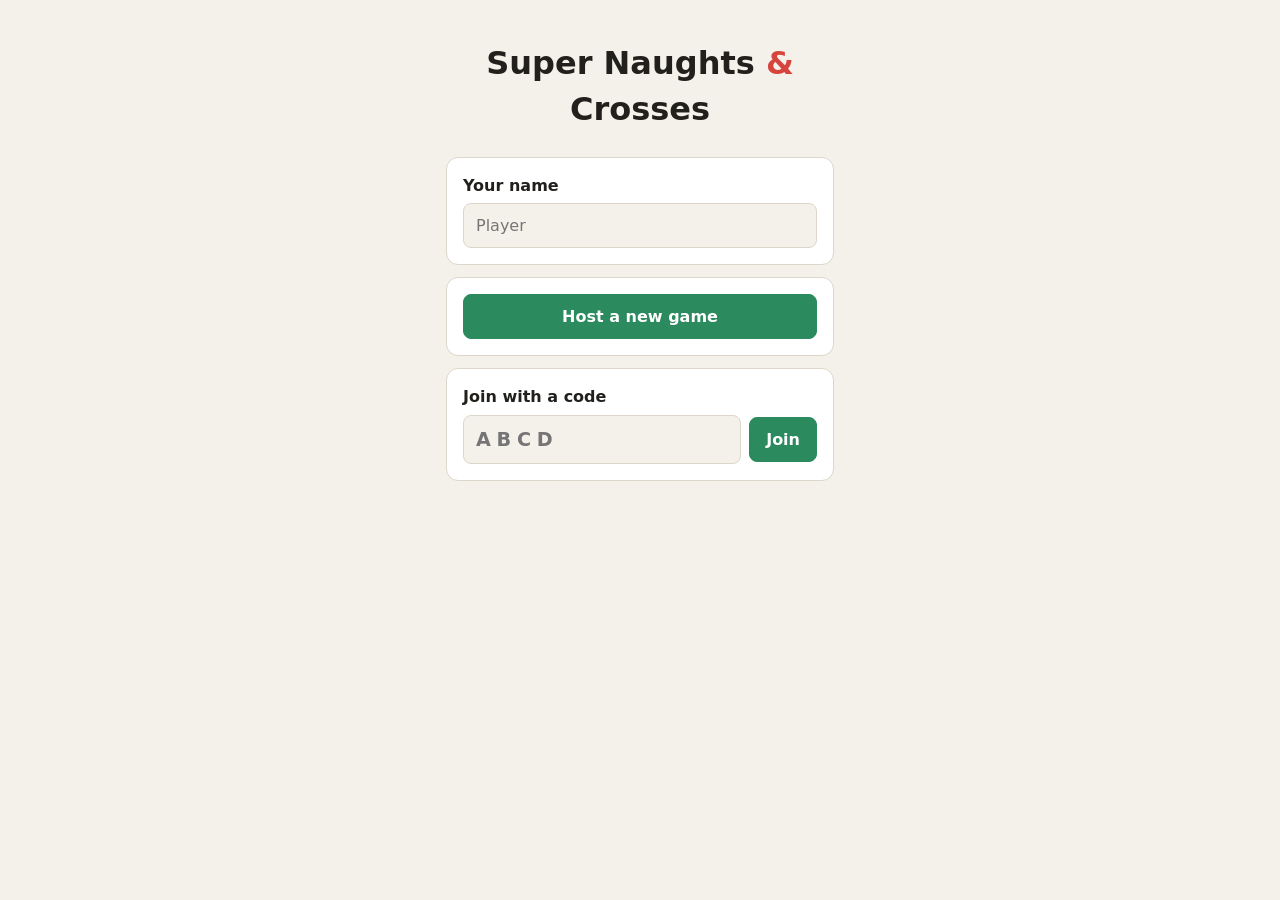
==== index.html @ 88b6d4fd "Super Naughts & Crosses: initial version Online two-player naughts and crosses with tiebreakers and " ====
<!doctype html>
<html lang="en">
<head>
  <meta charset="utf-8">
  <meta name="viewport" content="width=device-width, initial-scale=1">
  <title>Super Naughts &amp; Crosses</title>
  <link rel="stylesheet" href="style.css">
</head>
<body>
  <div id="home" class="screen" hidden>
    <h1>Super Naughts <span>&amp;</span> Crosses</h1>

    <div id="resume" class="card" hidden>
      <p>You have a game in progress: <b id="resume-code"></b></p>
      <div class="row">
        <button id="resume-btn" class="primary">Resume</button>
        <button id="discard-btn">Forget it</button>
      </div>
    </div>

    <div class="card">
      <label for="name">Your name</label>
      <input id="name" maxlength="20" placeholder="Player" autocomplete="nickname">
    </div>

    <div class="card">
      <button id="host-btn" class="primary wide">Host a new game</button>
    </div>

    <div class="card">
      <form id="join-form">
        <label for="join-code">Join with a code</label>
        <div class="row">
          <input id="join-code" maxlength="4" placeholder="ABCD" autocapitalize="characters" autocomplete="off" spellcheck="false">
          <button class="primary">Join</button>
        </div>
      </form>
    </div>
  </div>

  <div id="game" class="screen" hidden>
    <header>
      <button id="code-btn" class="code" title="Copy invite link"></button>
      <span id="status" class="pill"></span>
      <button id="reconnect-btn" hidden>Reconnect</button>
      <button id="leave-btn" class="ghost">Leave</button>
    </header>

    <div id="scores" class="scores"></div>

    <div class="layout">
      <main id="panel" class="card"></main>
      <aside>
        <section class="card">
          <h3>Rules</h3>
          <ol id="rules"></ol>
        </section>
        <section class="card chat">
          <h3>Chat</h3>
          <div id="chat-log"></div>
          <form id="chat-form" class="row">
            <input id="chat-input" maxlength="200" placeholder="Say something…" autocomplete="off">
            <button>Send</button>
          </form>
        </section>
        <button id="rematch-btn" class="wide" hidden>Rematch</button>
      </aside>
    </div>
  </div>

  <div id="toast" hidden></div>

  <script src="vendor/peerjs.min.js"></script> <!-- PeerJS 1.5.4, MIT -->
  <script src="game.js"></script>
  <script src="app.js"></script>
</body>
</html>
---- style.css ----
:root {
  --bg: #f4f1ea;
  --card: #ffffff;
  --text: #22201c;
  --muted: #77716a;
  --line: #ddd6cb;
  --x: #d6453d;
  --o: #2f6fd6;
  --accent: #2b8a5e;
  --warn: #c88a12;
  --bad: #c43d3d;
  --win: #fff1b8;
}

@media (prefers-color-scheme: dark) {
  :root {
    --bg: #17181b;
    --card: #222429;
    --text: #ecebe8;
    --muted: #9a978f;
    --line: #383a40;
    --x: #ff6b61;
    --o: #6ea2ff;
    --accent: #3fb47f;
    --win: #4b4220;
  }
}

* { box-sizing: border-box; }

body {
  margin: 0;
  background: var(--bg);
  color: var(--text);
  font: 16px/1.45 system-ui, -apple-system, "Segoe UI", sans-serif;
}

.screen {
  max-width: 960px;
  margin: 0 auto;
  padding: 16px;
}

#home { max-width: 420px; }

h1 {
  text-align: center;
  font-size: 2rem;
  margin: 24px 0;
}
h1 span { color: var(--x); }
h2 { font-size: 1.25rem; margin: 12px 0 8px; }
h3 { margin: 0 0 8px; font-size: 1rem; color: var(--muted); }

.card {
  background: var(--card);
  border: 1px solid var(--line);
  border-radius: 12px;
  padding: 16px;
  margin-bottom: 12px;
}

label { display: block; font-weight: 600; margin-bottom: 6px; }

input, textarea {
  width: 100%;
  font: inherit;
  padding: 10px 12px;
  border-radius: 8px;
  border: 1px solid var(--line);
  background: var(--bg);
  color: var(--text);
}
#join-code {
  text-transform: uppercase;
  letter-spacing: 0.3em;
  font-weight: 700;
  font-size: 1.2rem;
}

button {
  font: inherit;
  padding: 10px 16px;
  border-radius: 8px;
  border: 1px solid var(--line);
  background: var(--card);
  color: var(--text);
  cursor: pointer;
}
button:hover:not(:disabled) { border-color: var(--muted); }
button:disabled { cursor: default; opacity: 0.6; }
button.primary { background: var(--accent); border-color: var(--accent); color: #fff; font-weight: 600; }
button.ghost { background: transparent; }
button.wide { width: 100%; }

.row { display: flex; gap: 8px; align-items: center; }
.row input { flex: 1; min-width: 0; }

.hint { color: var(--muted); font-size: 0.9rem; }

/* ---- Game header and scores ---- */

header {
  display: flex;
  flex-wrap: wrap;
  gap: 8px;
  align-items: center;
  margin-bottom: 12px;
}
.code { font-weight: 700; letter-spacing: 0.2em; }
#leave-btn { margin-left: auto; }

.pill {
  padding: 4px 10px;
  border-radius: 999px;
  font-size: 0.85rem;
  color: #fff;
}
.pill.ok { background: var(--accent); }
.pill.warn { background: var(--warn); }
.pill.bad { background: var(--bad); }

.scores {
  display: flex;
  align-items: center;
  gap: 8px;
  margin-bottom: 12px;
}
.player {
  flex: 1;
  display: flex;
  align-items: center;
  gap: 10px;
  background: var(--card);
  border: 2px solid var(--line);
  border-radius: 12px;
  padding: 8px 12px;
  min-width: 0;
}
.player.active.host { border-color: var(--x); }
.player.active.guest { border-color: var(--o); }
.player .mark { font-weight: 800; font-size: 1.4rem; }
.player.host .mark { color: var(--x); }
.player.guest .mark { color: var(--o); }
.player .pname { flex: 1; overflow: hidden; text-overflow: ellipsis; white-space: nowrap; }
.player small { color: var(--muted); }
.player .score { font-weight: 800; font-size: 1.4rem; }
.round { color: var(--muted); font-size: 0.85rem; white-space: nowrap; }

/* ---- Layout ---- */

.layout {
  display: grid;
  grid-template-columns: 1fr 300px;
  gap: 12px;
  align-items: start;
}
@media (max-width: 720px) {
  .layout { grid-template-columns: 1fr; }
}

#panel { text-align: center; min-height: 360px; }
#panel form { text-align: left; max-width: 420px; margin: 16px auto 0; }
#panel form .row { margin-top: 8px; }

/* ---- Board ---- */

.board {
  display: grid;
  grid-template-columns: repeat(3, 1fr);
  gap: 6px;
  width: min(100%, 360px);
  margin: 12px auto;
  background: var(--line);
  border-radius: 10px;
  padding: 6px;
}
.board.small { width: 150px; gap: 3px; padding: 3px; }
.cell {
  aspect-ratio: 1;
  padding: 0;
  border: none;
  border-radius: 6px;
  background: var(--card);
  font-size: clamp(2rem, 12vw, 4rem);
  font-weight: 800;
  display: flex;
  align-items: center;
  justify-content: center;
}
.board.small .cell { font-size: 1.6rem; border-radius: 3px; }
.cell:disabled { opacity: 1; }
.cell:not(:disabled):hover { background: var(--bg); }
.cell.win { background: var(--win); }
.cell .host { color: var(--x); }
.cell .guest { color: var(--o); }

.turn { font-size: 1.1rem; }
.turn.mine { font-weight: 700; }
.flip { margin: 0; }

/* ---- Tiebreakers ---- */

.choices {
  display: flex;
  flex-wrap: wrap;
  gap: 8px;
  justify-content: center;
  margin: 12px 0;
}
.choices button { min-width: 56px; font-size: 1.05rem; }

.duel-history {
  text-align: left;
  max-width: 460px;
  margin: 8px auto;
  padding-left: 24px;
  font-size: 0.95rem;
}
.duel-history li { margin-bottom: 4px; }
.dname { font-weight: 700; margin-right: 4px; }

/* ---- Lobby / messages ---- */

.lobby { padding: 24px 0; }
.code-big {
  font-size: 3rem;
  font-weight: 800;
  letter-spacing: 0.3em;
  margin: 8px 0 16px;
}
.big-msg { font-size: 1.2rem; }

/* ---- Sidebar ---- */

#rules { margin: 0; padding-left: 20px; }
#rules li { margin-bottom: 6px; }
#rules li.empty { list-style: none; margin-left: -20px; color: var(--muted); }
#rules small { color: var(--muted); }

#chat-log {
  height: 180px;
  overflow-y: auto;
  margin-bottom: 8px;
  font-size: 0.95rem;
}
#chat-log .msg { margin: 0 0 4px; overflow-wrap: anywhere; }
#chat-log .msg.host b { color: var(--x); }
#chat-log .msg.guest b { color: var(--o); }

#toast {
  position: fixed;
  left: 50%;
  bottom: 24px;
  transform: translateX(-50%);
  background: var(--text);
  color: var(--bg);
  padding: 10px 16px;
  border-radius: 8px;
  max-width: calc(100% - 32px);
}

[hidden] { display: none !important; }
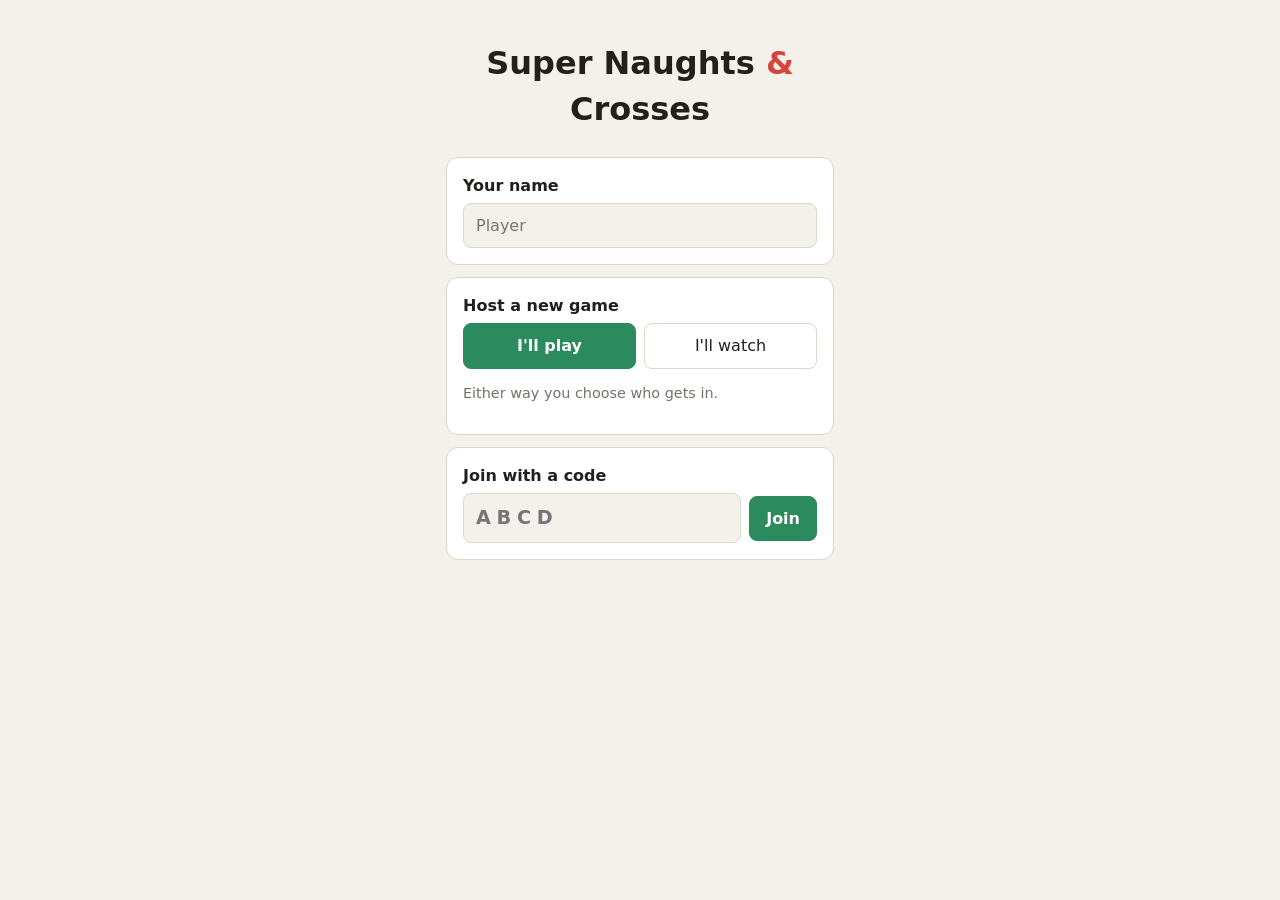
==== commit 49610e6c: "Add spectator hosts, join approval, and Mad Libs sentence file - Whoever starts a room can play or j" ====
--- a/index.html
+++ b/index.html
@@ -24,7 +24,12 @@
     </div>
 
     <div class="card">
-      <button id="host-btn" class="primary wide">Host a new game</button>
+      <label>Host a new game</label>
+      <div class="row">
+        <button id="host-play-btn" class="primary grow">I'll play</button>
+        <button id="host-watch-btn" class="grow">I'll watch</button>
+      </div>
+      <p class="hint">Either way you choose who gets in.</p>
     </div>
 
     <div class="card">
@@ -46,7 +51,9 @@
       <button id="leave-btn" class="ghost">Leave</button>
     </header>
 
+    <div id="requests"></div>
     <div id="scores" class="scores"></div>
+    <p id="watchers" class="hint"></p>
 
     <div class="layout">
       <main id="panel" class="card"></main>
--- a/style.css
+++ b/style.css
@@ -137,15 +137,33 @@
   padding: 8px 12px;
   min-width: 0;
 }
-.player.active.host { border-color: var(--x); }
-.player.active.guest { border-color: var(--o); }
+.player.active.x { border-color: var(--x); }
+.player.active.o { border-color: var(--o); }
 .player .mark { font-weight: 800; font-size: 1.4rem; }
-.player.host .mark { color: var(--x); }
-.player.guest .mark { color: var(--o); }
+.player.x .mark { color: var(--x); }
+.player.o .mark { color: var(--o); }
 .player .pname { flex: 1; overflow: hidden; text-overflow: ellipsis; white-space: nowrap; }
 .player small { color: var(--muted); }
 .player .score { font-weight: 800; font-size: 1.4rem; }
 .round { color: var(--muted); font-size: 0.85rem; white-space: nowrap; }
+#watchers { margin: -4px 0 12px; }
+#watchers:empty { display: none; }
+
+/* Join requests, shown to whoever started the room */
+.request {
+  display: flex;
+  flex-wrap: wrap;
+  gap: 8px;
+  align-items: center;
+  background: var(--card);
+  border: 2px solid var(--warn);
+  border-radius: 12px;
+  padding: 8px 12px;
+  margin-bottom: 8px;
+}
+.request .rname { flex: 1; min-width: 140px; overflow-wrap: anywhere; }
+.seat-note { margin: 0 0 12px; }
+button.grow { flex: 1; }
 
 /* ---- Layout ---- */
 
@@ -192,12 +210,13 @@
 .cell:disabled { opacity: 1; }
 .cell:not(:disabled):hover { background: var(--bg); }
 .cell.win { background: var(--win); }
-.cell .host { color: var(--x); }
-.cell .guest { color: var(--o); }
+.cell .x { color: var(--x); }
+.cell .o { color: var(--o); }
 
 .turn { font-size: 1.1rem; }
 .turn.mine { font-weight: 700; }
 .flip { margin: 0; }
+.test-btn { font-size: 0.8rem; opacity: 0.6; }
 
 /* ---- Tiebreakers ---- */
 
@@ -209,6 +228,181 @@
   margin: 12px 0;
 }
 .choices button { min-width: 56px; font-size: 1.05rem; }
+
+/* The arena that replaces the board during a bonus game. --d is when the
+   reveal happens (after the countdown, for games that have one). */
+.arena {
+  display: grid;
+  grid-template-rows: 1fr auto 1fr;
+  gap: 6px;
+  width: min(100%, 400px);
+  min-height: 360px;
+  margin: 12px auto;
+  background: var(--line);
+  border-radius: 10px;
+  padding: 6px;
+}
+.arena-madlibs { width: min(100%, 560px); grid-template-rows: auto auto 1fr; }
+.arena > div {
+  display: flex;
+  flex-direction: column;
+  align-items: center;
+  justify-content: center;
+  gap: 8px;
+  padding: 10px;
+  border-radius: 6px;
+  background: var(--card);
+}
+.arena .centre { background: var(--bg); min-height: 64px; font-size: 1.1rem; }
+.arena .who { font-size: 0.85rem; font-weight: 700; color: var(--muted); }
+.arena .side.x .who { color: var(--x); }
+.arena .side.o .who { color: var(--o); }
+.arena b.x { color: var(--x); }
+.arena b.o { color: var(--o); }
+.arena .choices { margin: 0; }
+.big { font-size: 3.5rem; line-height: 1.1; }
+.choices .emoji-btn { font-size: 2.6rem; padding: 6px 14px; line-height: 1.2; }
+.right { color: var(--accent); font-weight: 700; }
+.wrong { color: var(--bad); font-weight: 700; }
+.you-win { color: var(--accent); font-size: 1.3rem; }
+.draw-text { color: var(--warn); font-size: 1.8rem; line-height: 1.2; }
+.draw-why { font-weight: 600; }
+.draw-box { padding: 8px 16px; border-radius: 8px; background: color-mix(in srgb, var(--warn) 18%, transparent); }
+.ready { color: var(--accent); font-weight: 600; }
+.waiting .dots::after { content: ''; animation: dots 1.2s steps(4) infinite; }
+@keyframes dots {
+  0% { content: ''; } 25% { content: '.'; } 50% { content: '..'; } 75% { content: '...'; }
+}
+
+/* Reveal: .early shows until --d, .late fades in at --d, .later a bit after
+   (once the coins have landed). Both sit in the same spot inside .stack. */
+.stack { display: grid; place-items: center; }
+.stack > * { grid-area: 1 / 1; display: flex; flex-direction: column; align-items: center; gap: 4px; }
+.early { animation: vanish 0.2s var(--d) both; }
+.late { animation: appear 0.3s var(--d) both; }
+.later { animation: appear 0.3s calc(var(--d) + 1.1s) both; }
+@keyframes vanish { to { opacity: 0; visibility: hidden; } }
+@keyframes appear { from { opacity: 0; transform: scale(0.8); } to { opacity: 1; transform: none; } }
+
+.count { position: relative; width: 3rem; height: 2.6rem; }
+.count span {
+  position: absolute;
+  inset: 0;
+  font-size: 2.2rem;
+  font-weight: 800;
+  line-height: 2.6rem;
+  opacity: 0;
+  animation: tick 0.5s both;
+}
+.count span:nth-child(2) { animation-delay: 0.5s; }
+.count span:nth-child(3) { animation-delay: 1s; }
+@keyframes tick {
+  0% { opacity: 0; transform: scale(1.8); }
+  20% { opacity: 1; transform: scale(1); }
+  80% { opacity: 1; }
+  100% { opacity: 0; }
+}
+
+/* Coin flip */
+.coin { position: relative; width: 72px; height: 72px; transform-style: preserve-3d; }
+.coin .face {
+  position: absolute;
+  inset: 0;
+  display: flex;
+  align-items: center;
+  justify-content: center;
+  border-radius: 50%;
+  border: 4px solid #c8961d;
+  background: #e8bd45;
+  color: #6b4c00;
+  font-size: 1.8rem;
+  font-weight: 800;
+  backface-visibility: hidden;
+}
+.coin .tails { transform: rotateY(180deg); }
+.coin.flip-heads { animation: flip-heads 1s var(--d) ease-out both; }
+.coin.flip-tails { animation: flip-tails 1s var(--d) ease-out both; }
+@keyframes flip-heads {
+  0% { transform: translateY(0) rotateY(0); }
+  50% { transform: translateY(-40px) rotateY(900deg); }
+  100% { transform: translateY(0) rotateY(1800deg); }
+}
+@keyframes flip-tails {
+  0% { transform: translateY(0) rotateY(0); }
+  50% { transform: translateY(-40px) rotateY(990deg); }
+  100% { transform: translateY(0) rotateY(1980deg); }
+}
+
+/* Grab a Card */
+.cardrow { display: flex; gap: 12px; }
+.pcard {
+  position: relative;
+  width: 58px;
+  height: 84px;
+  padding: 0;
+  border: 2px solid var(--line);
+  border-radius: 8px;
+}
+.pcard:disabled { opacity: 1; }
+.pcard.back { background: repeating-linear-gradient(45deg, #6b6760, #6b6760 6px, #85817a 6px, #85817a 12px); }
+.pcard.back:not(:disabled):hover { transform: translateY(-6px); }
+.pcard.red, .pcard.blue { animation: card-flip 0.4s both; }
+.pcard.red { background: var(--x); }
+.pcard.blue { background: var(--o); }
+.pcard.grabbed { border-color: var(--warn); box-shadow: 0 0 0 3px var(--warn); }
+.grab-tag {
+  position: absolute;
+  left: 50%;
+  bottom: -10px;
+  transform: translateX(-50%);
+  padding: 0 6px;
+  border-radius: 999px;
+  background: var(--warn);
+  color: #fff;
+  font-size: 0.7rem;
+  white-space: nowrap;
+}
+@keyframes card-flip { from { transform: scaleX(0); } to { transform: none; } }
+
+/* Higher or Lower */
+.die { font-size: 4.5rem; line-height: 1; }
+.die.rolling { animation: roll 0.8s ease-out; }
+.hidden-die {
+  display: inline-flex;
+  align-items: center;
+  justify-content: center;
+  width: 60px;
+  height: 60px;
+  border: 3px dashed var(--muted);
+  border-radius: 10px;
+  color: var(--muted);
+  font-size: 2rem;
+}
+@keyframes roll {
+  0% { transform: rotate(0) scale(0.5); }
+  60% { transform: rotate(600deg) scale(1.15); }
+  100% { transform: rotate(720deg) scale(1); }
+}
+
+/* Mad Libs */
+.sentence { margin: 0; font-size: 1.1rem; font-weight: 600; }
+.choices.words { gap: 6px; }
+.choices.words button { min-width: 0; padding: 6px 10px; font-size: 0.95rem; }
+.choices.words button.chosen, .sentence-btn.chosen { border-color: var(--accent); box-shadow: 0 0 0 2px var(--accent); }
+.sentence-btn {
+  display: block;
+  width: 100%;
+  padding: 10px 12px;
+  border: 1px solid var(--line);
+  border-radius: 8px;
+  background: var(--bg);
+  text-align: left;
+}
+.sentence-btn .tag { display: block; font-size: 0.8rem; font-weight: 700; color: var(--muted); }
+
+@media (prefers-reduced-motion: reduce) {
+  .coin.flip-heads, .coin.flip-tails, .die, .pcard.red, .pcard.blue { animation-duration: 0.01s; }
+}
 
 .duel-history {
   text-align: left;
@@ -245,8 +439,9 @@
   font-size: 0.95rem;
 }
 #chat-log .msg { margin: 0 0 4px; overflow-wrap: anywhere; }
-#chat-log .msg.host b { color: var(--x); }
-#chat-log .msg.guest b { color: var(--o); }
+#chat-log .msg.x b { color: var(--x); }
+#chat-log .msg.o b { color: var(--o); }
+#chat-log .msg.sys { color: var(--muted); font-style: italic; }
 
 #toast {
   position: fixed;
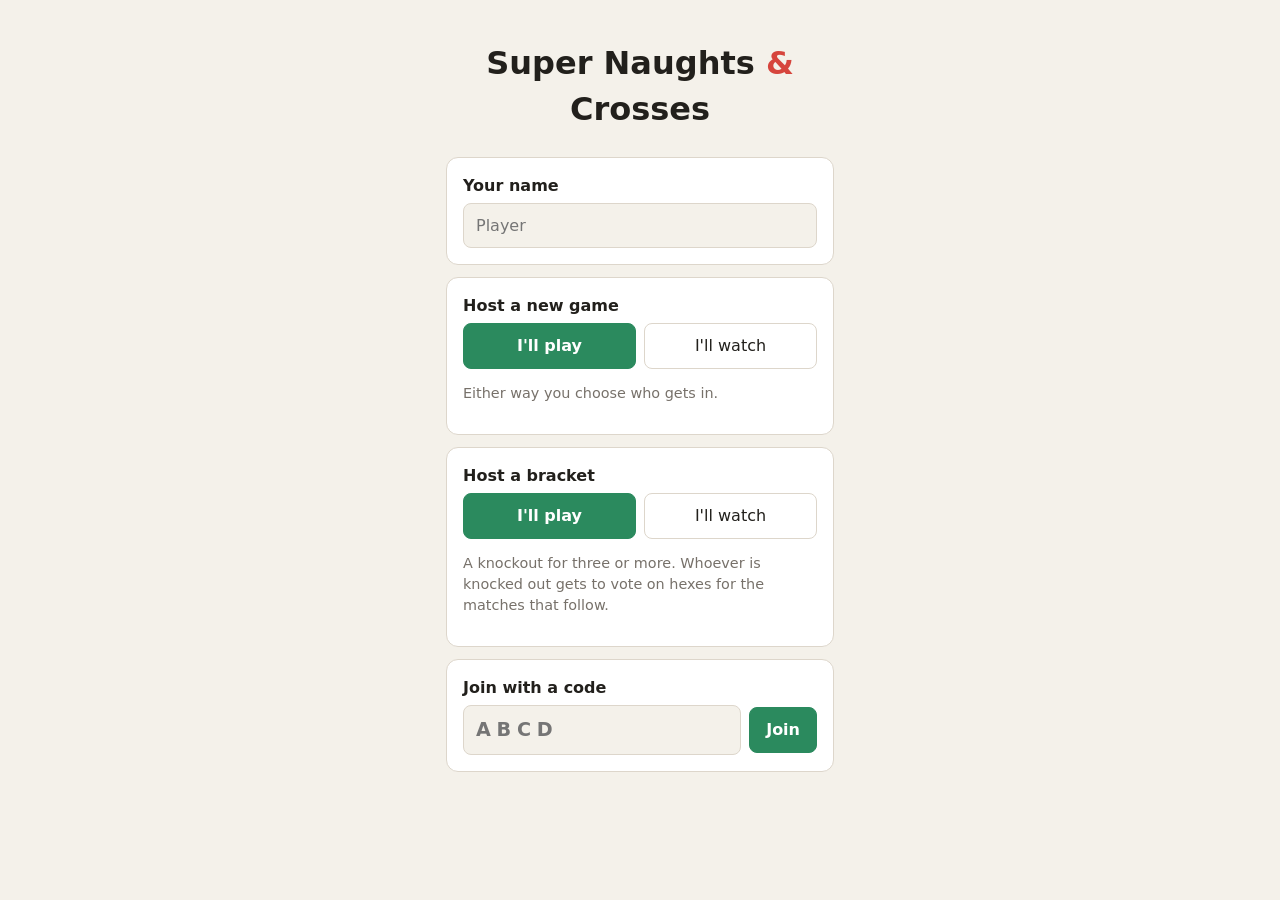
==== commit 3609dcf9: "Add bracket mode with hexes voted by the knocked-out; wildcards wait up to 24 turns A room can now b" ====
--- a/index.html
+++ b/index.html
@@ -33,6 +33,15 @@
     </div>
 
     <div class="card">
+      <label>Host a bracket</label>
+      <div class="row">
+        <button id="bracket-play-btn" class="primary grow">I'll play</button>
+        <button id="bracket-watch-btn" class="grow">I'll watch</button>
+      </div>
+      <p class="hint">A knockout for three or more. Whoever is knocked out gets to vote on hexes for the matches that follow.</p>
+    </div>
+
+    <div class="card">
       <form id="join-form">
         <label for="join-code">Join with a code</label>
         <div class="row">
@@ -54,10 +63,15 @@
     <div id="requests"></div>
     <div id="scores" class="scores"></div>
     <p id="watchers" class="hint"></p>
+    <div id="turn-order" class="turn-order"></div>
 
     <div class="layout">
       <main id="panel" class="card"></main>
       <aside>
+        <section id="bracket-card" class="card" hidden>
+          <h3>Bracket</h3>
+          <div id="bracket"></div>
+        </section>
         <section class="card">
           <h3>Rules</h3>
           <ol id="rules"></ol>
@@ -76,6 +90,7 @@
   </div>
 
   <div id="toast" hidden></div>
+  <div id="banner" hidden></div>
 
   <script src="vendor/peerjs.min.js"></script> <!-- PeerJS 1.5.4, MIT -->
   <script src="game.js"></script>
--- a/style.css
+++ b/style.css
@@ -183,35 +183,195 @@
 
 /* ---- Board ---- */
 
+/* --n is the number of columns drawn; the grid template is set inline. */
 .board {
   display: grid;
-  grid-template-columns: repeat(3, 1fr);
   gap: 6px;
-  width: min(100%, 360px);
+  width: min(100%, calc(var(--n) * 116px));
   margin: 12px auto;
-  background: var(--line);
-  border-radius: 10px;
-  padding: 6px;
-}
-.board.small { width: 150px; gap: 3px; padding: 3px; }
+  container-type: inline-size;
+}
+.board.edged { width: min(100%, calc(var(--n) * 100px + 4.4rem)); }
+.board.small { width: min(100%, calc(var(--n) * 46px)); gap: 3px; }
 .cell {
   aspect-ratio: 1;
+  min-width: 0;
   padding: 0;
-  border: none;
-  border-radius: 6px;
+  border: 3px solid var(--line);
+  border-radius: 8px;
   background: var(--card);
-  font-size: clamp(2rem, 12vw, 4rem);
+  font-size: calc(55cqw / var(--n));
   font-weight: 800;
   display: flex;
   align-items: center;
   justify-content: center;
 }
-.board.small .cell { font-size: 1.6rem; border-radius: 3px; }
+.cell.play { border-color: color-mix(in srgb, var(--muted) 50%, var(--line)); }
+.board.small .cell { border-width: 2px; border-radius: 4px; }
 .cell:disabled { opacity: 1; }
 .cell:not(:disabled):hover { background: var(--bg); }
 .cell.win { background: var(--win); }
 .cell .x { color: var(--x); }
 .cell .o { color: var(--o); }
+/* Off the grid: empty space, unless a tile was pushed there or a wildcard sits there. */
+.cell.off { background: transparent; border: 2px dashed color-mix(in srgb, var(--muted) 45%, transparent); }
+span.cell.off { border-color: transparent; }
+.cell.off > span:not(.star) { opacity: 0.55; }
+button.cell.off:not(:disabled):hover { border-color: var(--muted); }
+/* A gap left by a deleted row or column. */
+.cell.gap {
+  background: repeating-linear-gradient(45deg, transparent 0 6px, var(--line) 6px 9px);
+  border-color: transparent;
+}
+.cell.wild { background: color-mix(in srgb, #9b59d0 18%, var(--card)); border-color: #9b59d0; }
+.cell.wild .star { color: #9b59d0; }
+/* A wildcard still waiting: a faded star with the turns left on it. */
+.cell.waiting .star { opacity: 0.45; }
+.cell .wait {
+  position: absolute;
+  inset: 0;
+  display: flex;
+  align-items: center;
+  justify-content: center;
+  padding-top: 0.12em;
+  font-size: 0.45em;
+  font-weight: 900;
+  color: #fff;
+  text-shadow: 0 0 3px #4a1f73, 0 0 3px #4a1f73;
+}
+/* A wildcard used up in the winning line, shown until the next round. */
+.cell.spent .star { color: #9b59d0; opacity: 0.4; text-decoration: line-through; }
+.cell.spent.win { background: var(--win); }
+.cell.cursed { box-shadow: inset 0 0 0 3px #555; }
+.cell.cursed::after { content: '💀'; position: absolute; font-size: 0.8rem; opacity: 0.5; transform: translate(150%, -150%); }
+.cell { position: relative; }
+.edge-btn {
+  padding: 0;
+  min-width: 0;
+  align-self: stretch;
+  justify-self: stretch;
+  min-height: 2.2rem;
+  font-size: 1rem;
+  font-weight: 700;
+  color: var(--accent);
+}
+/* Where a row or column would go, while hovering its ＋. */
+.cell.preview, span.cell.off.preview {
+  border: 2px dashed var(--accent);
+  background: color-mix(in srgb, var(--accent) 18%, transparent);
+}
+.picker { margin: 8px 0; }
+.picker .board { width: min(100%, calc(var(--n) * 64px)); }
+.picker .board.edged { width: min(100%, calc(var(--n) * 64px + 4.4rem)); }
+.picker button.cell:not(:disabled):hover { border-color: var(--accent); background: color-mix(in srgb, var(--accent) 15%, transparent); }
+.round-rules { list-style: none; padding: 0; margin: 4px 0; color: var(--muted); font-size: 0.9rem; }
+
+/* Turn order along the top */
+.turn-order {
+  display: flex;
+  align-items: center;
+  gap: 4px;
+  overflow-x: auto;
+  padding: 6px 10px;
+  margin-bottom: 12px;
+  background: var(--card);
+  border: 1px solid var(--line);
+  border-radius: 12px;
+  white-space: nowrap;
+}
+.turn-order:empty { display: none; }
+.turn-order .label { font-size: 0.8rem; color: var(--muted); margin-right: 6px; }
+.turn-order .arrow { color: var(--muted); }
+.t {
+  display: inline-flex;
+  align-items: center;
+  justify-content: center;
+  min-width: 28px;
+  height: 28px;
+  padding: 0 5px;
+  border-radius: 6px;
+  border: 2px solid transparent;
+  font-weight: 800;
+}
+.t.x { color: var(--x); }
+.t.o { color: var(--o); }
+.t.past { opacity: 0.4; }
+.t.now { border-color: currentColor; font-size: 1.15rem; }
+.t.skipped { text-decoration: line-through; }
+.t.event { font-size: 0.75rem; color: var(--warn); background: color-mix(in srgb, var(--warn) 15%, transparent); }
+.t.event.rev { color: var(--bad); background: color-mix(in srgb, var(--bad) 15%, transparent); opacity: 1; }
+
+/* Banners: TURN START, REVERSAL, SHIFT… */
+#banner {
+  position: fixed;
+  inset: 0;
+  display: flex;
+  align-items: center;
+  pointer-events: none;
+  z-index: 20;
+}
+#banner span {
+  width: 100%;
+  padding: 18px 8px;
+  text-align: center;
+  font-size: clamp(2rem, 9vw, 4.5rem);
+  font-weight: 900;
+  letter-spacing: 0.08em;
+  color: #fff;
+  background: var(--accent);
+  box-shadow: 0 6px 30px rgb(0 0 0 / 0.35);
+  animation: banner both;
+}
+#banner.x span { background: var(--x); }
+#banner.o span { background: var(--o); }
+#banner.event span { background: var(--warn); }
+#banner.cut span { animation-name: banner-cut; }
+#banner.rev span { background: #111; color: #ff3b3b; animation-name: reversal; }
+@keyframes banner {
+  0% { transform: scaleY(0); opacity: 0; }
+  12% { transform: none; opacity: 1; }
+  85% { opacity: 1; }
+  100% { opacity: 0; }
+}
+@keyframes banner-cut {
+  0% { transform: scaleY(0); }
+  15%, 100% { transform: none; }
+}
+@keyframes reversal {
+  0% { transform: scaleX(-1); }
+  8% { transform: translateX(-12px) skewX(-12deg); }
+  16% { transform: translateX(10px) skewX(10deg); }
+  24% { transform: translateX(-6px); }
+  32%, 85% { transform: none; opacity: 1; }
+  100% { opacity: 0; }
+}
+
+/* Picking a rule */
+.rule-cards {
+  display: grid;
+  grid-template-columns: repeat(auto-fit, minmax(160px, 1fr));
+  gap: 10px;
+  margin: 12px 0;
+}
+.rule-card {
+  display: flex;
+  flex-direction: column;
+  align-items: center;
+  gap: 4px;
+  padding: 14px 10px;
+  border-width: 2px;
+  border-radius: 12px;
+}
+.rule-card:disabled { opacity: 0.8; }
+.rule-card .ricon { font-size: 2rem; line-height: 1.2; }
+.rule-card.chosen { border-color: var(--accent); box-shadow: 0 0 0 2px var(--accent); }
+.cheat {
+  display: inline-block;
+  margin: 4px 0;
+  padding: 6px 12px;
+  border-radius: 8px;
+  background: color-mix(in srgb, #9b59d0 15%, transparent);
+}
 
 .turn { font-size: 1.1rem; }
 .turn.mine { font-weight: 700; }
@@ -425,6 +585,52 @@
 }
 .big-msg { font-size: 1.2rem; }
 
+/* ---- Brackets ---- */
+
+.scores:empty { display: none; }
+.round { text-align: center; }
+button.mini { padding: 2px 8px; font-size: 0.8rem; }
+button.chosen { border-color: var(--accent); box-shadow: 0 0 0 2px var(--accent); }
+.entrants { display: inline-block; text-align: left; margin: 4px 0 12px; padding-left: 24px; }
+.entrants li { margin-bottom: 4px; }
+.entrants small, .bmatch small { color: var(--muted); }
+.choices.wins { align-items: center; }
+.choices.wins button { min-width: 44px; }
+.trophy { font-size: 4rem; line-height: 1; margin: 16px 0 0; }
+
+#bracket h4 { margin: 10px 0 4px; font-size: 0.8rem; text-transform: uppercase; letter-spacing: 0.06em; color: var(--muted); }
+#bracket h4:first-child { margin-top: 0; }
+.bmatch {
+  display: flex;
+  flex-wrap: wrap;
+  gap: 2px 6px;
+  align-items: baseline;
+  padding: 5px 8px;
+  margin-bottom: 4px;
+  border: 2px solid var(--line);
+  border-radius: 8px;
+  font-size: 0.95rem;
+  overflow-wrap: anywhere;
+}
+.bmatch.live { border-color: var(--accent); }
+.bmatch .won { font-weight: 700; }
+.bmatch .lost { color: var(--muted); text-decoration: line-through; }
+.bmatch .tbd { color: var(--muted); font-style: italic; }
+.champ { margin: 10px 0 0; font-weight: 700; text-align: center; }
+
+/* The knocked-out voting on a hex, under the board */
+.crowd {
+  margin-top: 16px;
+  padding: 12px;
+  border: 2px dashed #9b59d0;
+  border-radius: 12px;
+}
+.crowd h3 { color: #9b59d0; }
+.crowd .votes { font-size: 0.8rem; font-weight: 700; color: #9b59d0; }
+.crowd .choices { align-items: center; }
+.crowd .seat-x { color: var(--x); font-weight: 700; }
+.crowd .seat-o { color: var(--o); font-weight: 700; }
+
 /* ---- Sidebar ---- */
 
 #rules { margin: 0; padding-left: 20px; }
